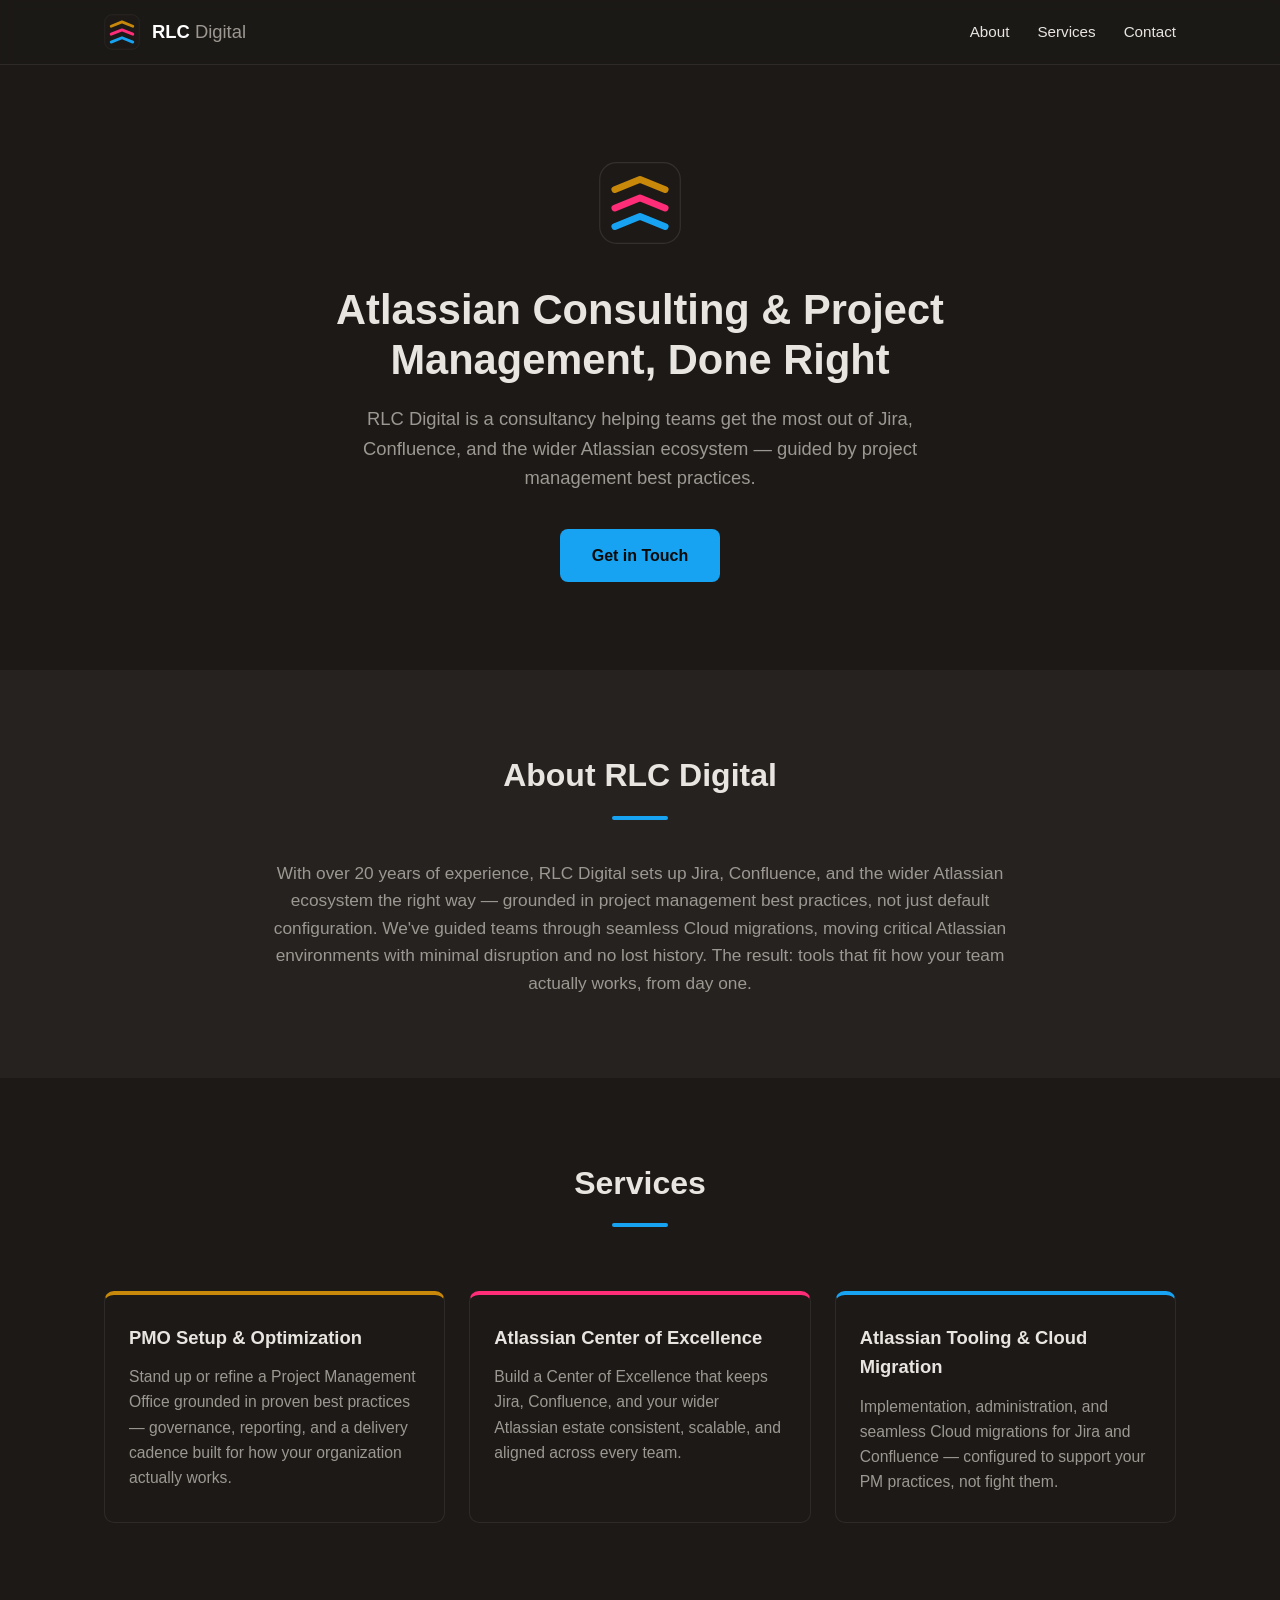
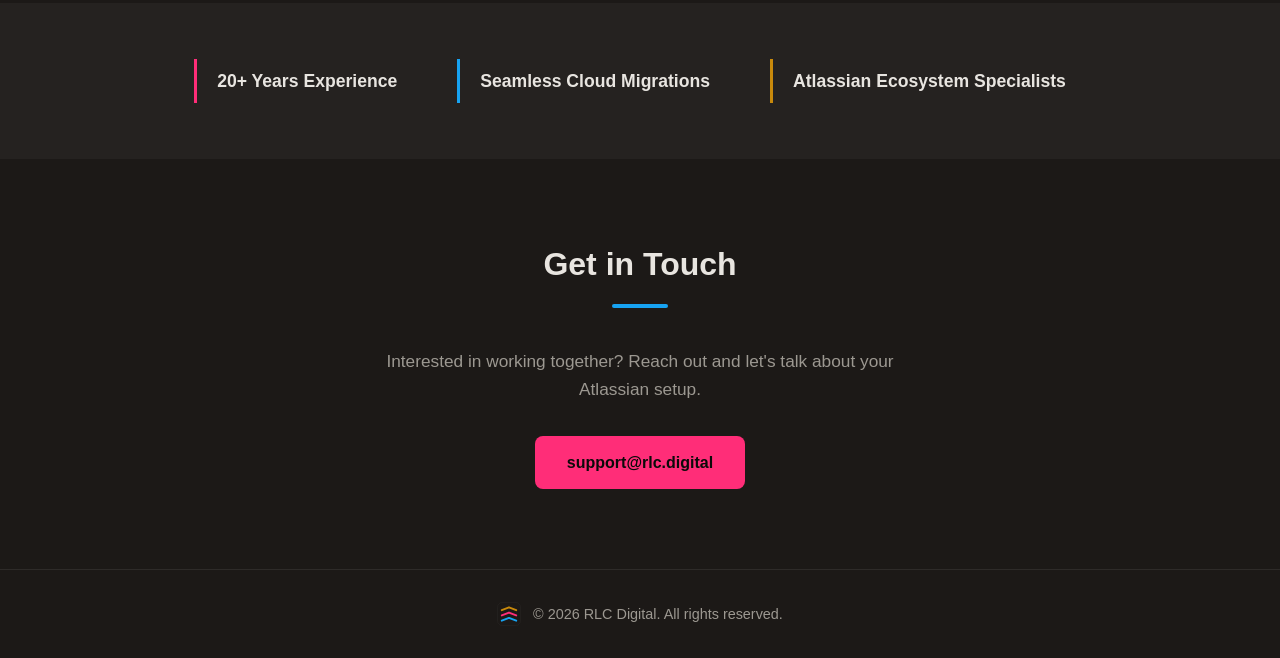
==== index.html @ 25c2dc9c "Initial site" ====
<!DOCTYPE html>
<html lang="en">
<head>
<meta charset="UTF-8">
<meta name="viewport" content="width=device-width, initial-scale=1.0">
<title>RLC Digital — Atlassian Consulting &amp; Project Management</title>
<meta name="description" content="RLC Digital is a consultancy specializing in Jira, Confluence, and Atlassian Forge app development, backed by 20+ years of project management experience.">
<link rel="stylesheet" href="styles.css">
</head>
<body>

<!-- Reusable icon mark: rounded-square dark tile with three stacked upward chevrons (amber / pink / blue) -->
<svg width="0" height="0" style="position:absolute" aria-hidden="true">
  <defs>
    <symbol id="icon-mark" viewBox="0 0 100 100">
      <rect x="2" y="2" width="96" height="96" rx="20" fill="#1C1917" stroke="rgba(255,255,255,0.1)" stroke-width="1.5"/>
      <path d="M20 34 L50 22 L80 34" fill="none" stroke="#C8890B" stroke-width="8" stroke-linecap="round" stroke-linejoin="round"/>
      <path d="M20 56 L50 44 L80 56" fill="none" stroke="#FF2D78" stroke-width="8" stroke-linecap="round" stroke-linejoin="round"/>
      <path d="M20 78 L50 66 L80 78" fill="none" stroke="#17A3F2" stroke-width="8" stroke-linecap="round" stroke-linejoin="round"/>
    </symbol>
  </defs>
</svg>

<header class="site-header">
  <div class="container">
    <a href="#hero" class="logo-lockup" aria-label="RLC Digital home">
      <svg class="icon-mark" viewBox="0 0 100 100" role="img" aria-label="RLC Digital icon"><use href="#icon-mark"></use></svg>
      <span class="logo-text"><span class="logo-rlc">RLC</span> <span class="logo-digital">Digital</span></span>
    </a>
    <nav class="main-nav" aria-label="Primary">
      <ul>
        <li><a href="#about">About</a></li>
        <li><a href="#services">Services</a></li>
        <li><a href="#contact">Contact</a></li>
      </ul>
    </nav>
  </div>
</header>

<main>

  <section id="hero" class="hero">
    <div class="container">
      <svg class="icon-mark" viewBox="0 0 100 100" role="img" aria-label="RLC Digital"><use href="#icon-mark"></use></svg>
      <h1>Atlassian Consulting &amp; Project Management, Done Right</h1>
      <p class="subhead">RLC Digital is a consultancy helping teams get the most out of Jira, Confluence, and the wider Atlassian ecosystem — guided by project management best practices.</p>
      <a href="#contact" class="btn btn-primary">Get in Touch</a>
    </div>
  </section>

  <section id="about" class="section-alt">
    <div class="container">
      <div class="section-header">
        <h2>About RLC Digital</h2>
      </div>
      <p class="about-body">With over 20 years of experience, RLC Digital sets up Jira, Confluence, and the wider Atlassian ecosystem the right way — grounded in project management best practices, not just default configuration. We've guided teams through seamless Cloud migrations, moving critical Atlassian environments with minimal disruption and no lost history. The result: tools that fit how your team actually works, from day one.</p>
    </div>
  </section>

  <section id="services">
    <div class="container">
      <div class="section-header">
        <h2>Services</h2>
      </div>
      <div class="services-grid">
        <article class="service-card accent-amber">
          <h3>PMO Setup &amp; Optimization</h3>
          <p>Stand up or refine a Project Management Office grounded in proven best practices — governance, reporting, and a delivery cadence built for how your organization actually works.</p>
        </article>
        <article class="service-card accent-pink">
          <h3>Atlassian Center of Excellence</h3>
          <p>Build a Center of Excellence that keeps Jira, Confluence, and your wider Atlassian estate consistent, scalable, and aligned across every team.</p>
        </article>
        <article class="service-card accent-blue">
          <h3>Atlassian Tooling &amp; Cloud Migration</h3>
          <p>Implementation, administration, and seamless Cloud migrations for Jira and Confluence — configured to support your PM practices, not fight them.</p>
        </article>
      </div>
    </div>
  </section>

  <section class="credibility section-alt">
    <div class="container">
      <div class="stat">20+ Years Experience</div>
      <div class="stat">Seamless Cloud Migrations</div>
      <div class="stat">Atlassian Ecosystem Specialists</div>
    </div>
  </section>

  <section id="contact">
    <div class="container">
      <div class="section-header">
        <h2>Get in Touch</h2>
      </div>
      <p class="contact-body">Interested in working together? Reach out and let's talk about your Atlassian setup.</p>
      <a href="mailto:support@rlc.digital" class="btn btn-contact">support@rlc.digital</a>
    </div>
  </section>

</main>

<footer class="site-footer">
  <div class="container">
    <svg class="icon-mark" viewBox="0 0 100 100" role="img" aria-label="RLC Digital icon"><use href="#icon-mark"></use></svg>
    <span>&copy; 2026 RLC Digital. All rights reserved.</span>
  </div>
</footer>

</body>
</html>
---- styles.css ----
/* RLC Digital — marketing site styles */

:root {
  --bg: #1C1917;
  --bg-alt: #252220;
  --amber: #C8890B;
  --pink: #FF2D78;
  --blue: #17A3F2;
  --text: #E8E5E0;
  --text-muted: #9C9891;
  --max-width: 1120px;
}

* {
  box-sizing: border-box;
}

html {
  scroll-behavior: smooth;
}

body {
  margin: 0;
  background: var(--bg);
  color: var(--text);
  font-family: -apple-system, BlinkMacSystemFont, "Segoe UI", Roboto, sans-serif;
  line-height: 1.6;
  -webkit-font-smoothing: antialiased;
}

img, svg {
  max-width: 100%;
}

a {
  color: inherit;
}

.container {
  width: 100%;
  max-width: var(--max-width);
  margin: 0 auto;
  padding: 0 24px;
}

/* Header */

.site-header {
  position: sticky;
  top: 0;
  z-index: 100;
  background: rgba(28, 25, 23, 0.92);
  backdrop-filter: blur(6px);
  border-bottom: 1px solid rgba(255, 255, 255, 0.08);
}

.site-header .container {
  display: flex;
  align-items: center;
  justify-content: space-between;
  padding-top: 14px;
  padding-bottom: 14px;
}

.logo-lockup {
  display: flex;
  align-items: center;
  gap: 12px;
  text-decoration: none;
}

.logo-lockup .icon-mark {
  width: 36px;
  height: 36px;
  flex-shrink: 0;
}

.logo-text {
  font-size: 1.15rem;
  white-space: nowrap;
}

.logo-text .logo-rlc {
  font-weight: 700;
  color: #ffffff;
}

.logo-text .logo-digital {
  font-weight: 400;
  color: var(--text-muted);
}

.main-nav ul {
  list-style: none;
  display: flex;
  gap: 28px;
  margin: 0;
  padding: 0;
}

.main-nav a {
  text-decoration: none;
  color: var(--text);
  font-weight: 500;
  font-size: 0.95rem;
  transition: color 0.15s ease;
}

.main-nav a:hover {
  color: var(--blue);
}

/* Hero */

.hero {
  padding: 96px 0 88px;
  text-align: center;
}

.hero .icon-mark {
  width: 84px;
  height: 84px;
  margin: 0 auto 32px;
}

.hero h1 {
  font-size: 2.6rem;
  line-height: 1.2;
  margin: 0 auto 20px;
  max-width: 780px;
}

.hero .subhead {
  font-size: 1.15rem;
  color: var(--text-muted);
  max-width: 620px;
  margin: 0 auto 36px;
}

.btn {
  display: inline-block;
  text-decoration: none;
  font-weight: 600;
  font-size: 1rem;
  padding: 14px 32px;
  border-radius: 8px;
  transition: transform 0.15s ease, box-shadow 0.15s ease;
}

.btn-primary {
  background: var(--blue);
  color: #0B0A09;
}

.btn-primary:hover {
  transform: translateY(-2px);
  box-shadow: 0 8px 20px rgba(23, 163, 242, 0.3);
}

/* Sections */

section {
  padding: 80px 0;
}

.section-alt {
  background: var(--bg-alt);
}

h2 {
  font-size: 2rem;
  margin: 0 0 16px;
  position: relative;
  display: inline-block;
}

h2::after {
  content: "";
  display: block;
  width: 56px;
  height: 4px;
  border-radius: 2px;
  background: var(--blue);
  margin-top: 14px;
}

.section-header {
  text-align: center;
  margin-bottom: 48px;
}

.section-header h2::after {
  margin-left: auto;
  margin-right: auto;
}

/* About */

#about .about-body {
  max-width: 760px;
  margin: 0 auto;
  text-align: center;
  color: var(--text-muted);
  font-size: 1.08rem;
}

#about .section-header {
  margin-bottom: 24px;
}

/* Services */

.services-grid {
  display: grid;
  grid-template-columns: repeat(3, 1fr);
  gap: 24px;
}

.service-card {
  background: var(--bg);
  border: 1px solid rgba(255, 255, 255, 0.08);
  border-top: 4px solid var(--amber);
  border-radius: 10px;
  padding: 28px 24px;
  transition: transform 0.15s ease, border-color 0.15s ease;
}

.service-card:hover {
  transform: translateY(-4px);
}

.service-card.accent-amber {
  border-top-color: var(--amber);
}

.service-card.accent-pink {
  border-top-color: var(--pink);
}

.service-card.accent-blue {
  border-top-color: var(--blue);
}

.service-card h3 {
  margin: 0 0 12px;
  font-size: 1.15rem;
}

.service-card p {
  margin: 0;
  color: var(--text-muted);
  font-size: 0.98rem;
}

/* Credibility strip */

.credibility {
  padding: 56px 0;
}

.credibility .container {
  display: flex;
  flex-wrap: wrap;
  justify-content: center;
  gap: 40px;
  text-align: center;
}

.credibility .stat {
  font-size: 1.1rem;
  font-weight: 600;
  color: var(--text);
  padding: 8px 20px;
  border-left: 3px solid var(--pink);
}

.credibility .stat:nth-child(2) {
  border-left-color: var(--blue);
}

.credibility .stat:nth-child(3) {
  border-left-color: var(--amber);
}

/* Contact */

#contact {
  text-align: center;
}

#contact .contact-body {
  max-width: 560px;
  margin: 0 auto 32px;
  color: var(--text-muted);
  font-size: 1.08rem;
}

#contact .section-header {
  margin-bottom: 24px;
}

.btn-contact {
  background: var(--pink);
  color: #0B0A09;
}

.btn-contact:hover {
  transform: translateY(-2px);
  box-shadow: 0 8px 20px rgba(255, 45, 120, 0.3);
}

/* Footer */

.site-footer {
  padding: 32px 0;
  border-top: 1px solid rgba(255, 255, 255, 0.08);
}

.site-footer .container {
  display: flex;
  align-items: center;
  justify-content: center;
  gap: 12px;
  color: var(--text-muted);
  font-size: 0.9rem;
}

.site-footer .icon-mark {
  width: 24px;
  height: 24px;
  flex-shrink: 0;
}

/* Responsive */

@media (max-width: 768px) {
  .site-header .container {
    flex-direction: column;
    gap: 12px;
    padding-top: 12px;
    padding-bottom: 12px;
  }

  .main-nav ul {
    gap: 18px;
  }

  .hero {
    padding: 64px 0 56px;
  }

  .hero h1 {
    font-size: 1.9rem;
  }

  .hero .subhead {
    font-size: 1.02rem;
  }

  section {
    padding: 56px 0;
  }

  h2 {
    font-size: 1.6rem;
  }

  .credibility .container {
    gap: 20px;
  }

  .services-grid {
    grid-template-columns: 1fr;
  }
}

@media (max-width: 420px) {
  .main-nav ul {
    gap: 14px;
    font-size: 0.9rem;
  }

  .logo-text {
    font-size: 1rem;
  }
}
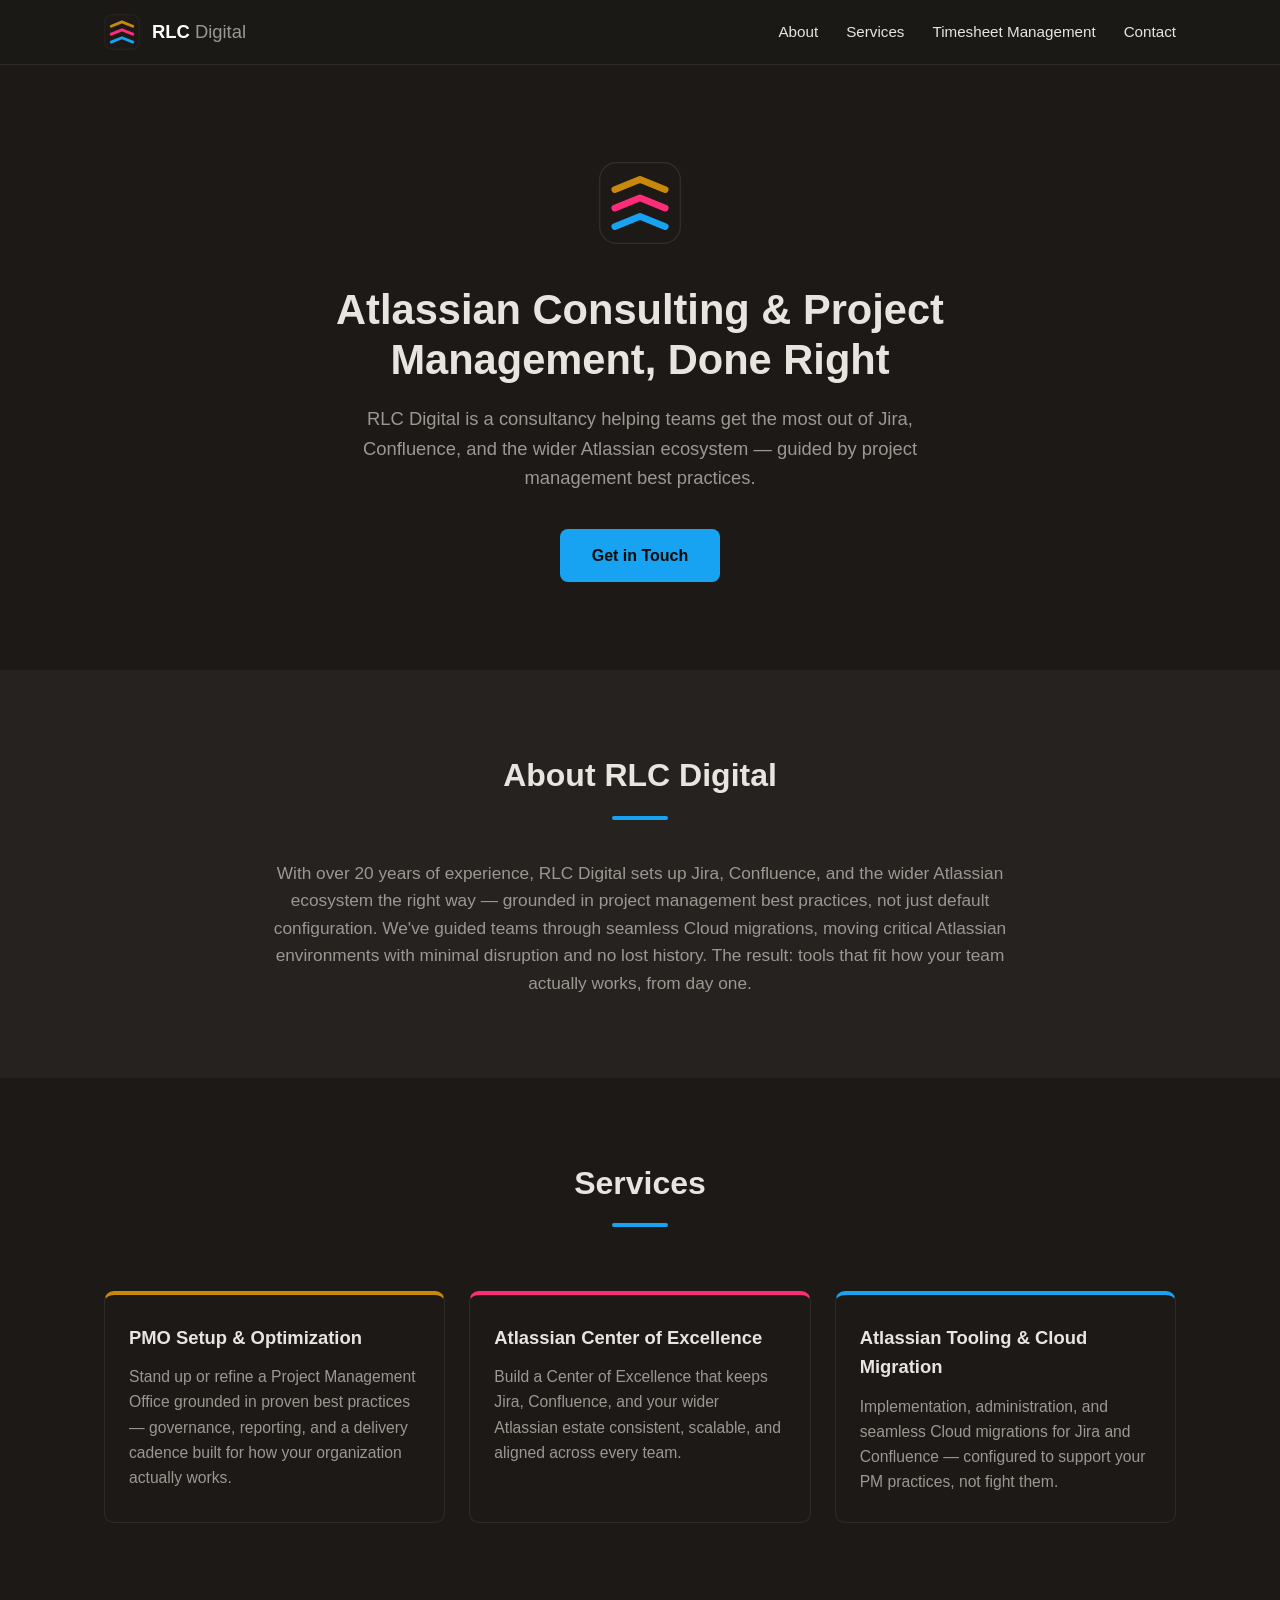
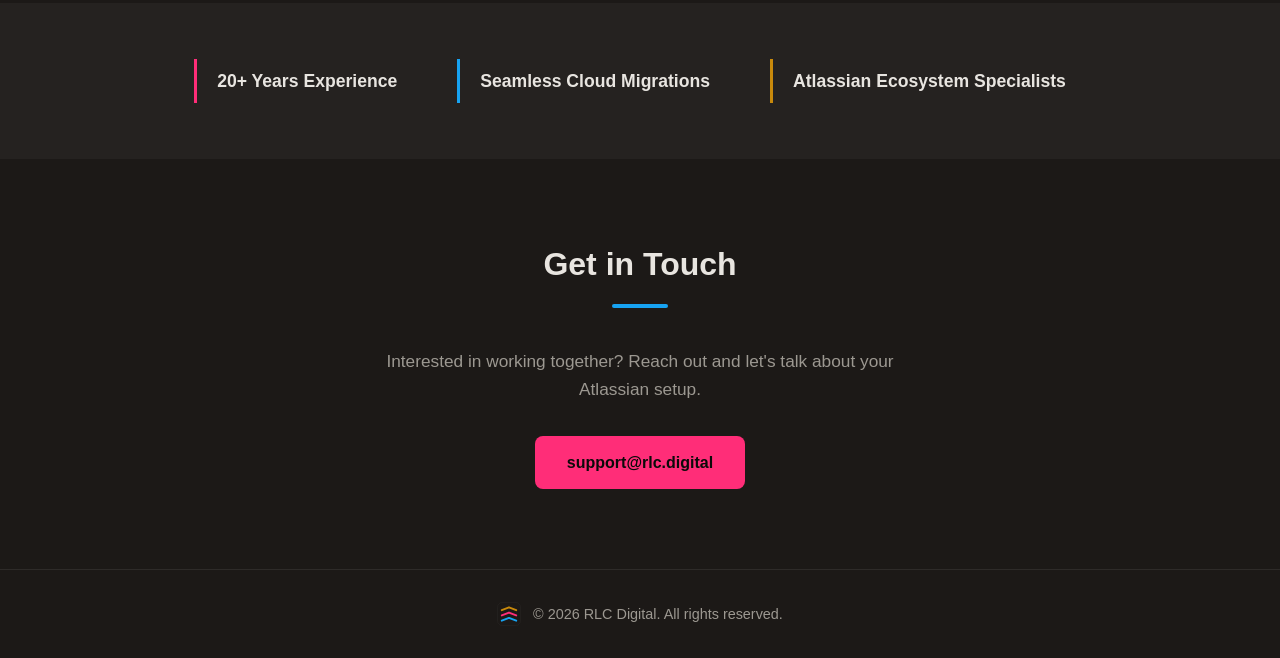
==== commit 5a96ce40: "Add Timesheet Management subpage New page at /timesheet-management/ covering the LITE and PRO tiers," ====
--- a/index.html
+++ b/index.html
@@ -31,6 +31,7 @@
       <ul>
         <li><a href="#about">About</a></li>
         <li><a href="#services">Services</a></li>
+        <li><a href="/timesheet-management/">Timesheet Management</a></li>
         <li><a href="#contact">Contact</a></li>
       </ul>
     </nav>
--- a/styles.css
+++ b/styles.css
@@ -110,6 +110,10 @@
   color: var(--blue);
 }
 
+.main-nav a[aria-current="page"] {
+  color: var(--blue);
+}
+
 /* Hero */
 
 .hero {
@@ -194,9 +198,17 @@
   margin-right: auto;
 }
 
+.section-header.accent-amber h2::after {
+  background: var(--amber);
+}
+
+.section-header.accent-blue h2::after {
+  background: var(--blue);
+}
+
 /* About */
 
-#about .about-body {
+.about-body {
   max-width: 760px;
   margin: 0 auto;
   text-align: center;
@@ -252,6 +264,44 @@
   font-size: 0.98rem;
 }
 
+/* Feature list (Timesheet Management LITE/PRO) */
+
+.feature-list {
+  list-style: none;
+  margin: 0 auto;
+  padding: 0;
+  max-width: 720px;
+  display: flex;
+  flex-direction: column;
+  gap: 16px;
+}
+
+.feature-list li {
+  position: relative;
+  padding-left: 28px;
+  color: var(--text-muted);
+  font-size: 1.02rem;
+}
+
+.feature-list li::before {
+  content: "";
+  position: absolute;
+  left: 0;
+  top: 0.55em;
+  width: 8px;
+  height: 8px;
+  border-radius: 50%;
+  background: var(--text-muted);
+}
+
+.feature-list.accent-amber li::before {
+  background: var(--amber);
+}
+
+.feature-list.accent-blue li::before {
+  background: var(--blue);
+}
+
 /* Credibility strip */
 
 .credibility {
@@ -284,18 +334,20 @@
 
 /* Contact */
 
-#contact {
+#contact,
+#cta {
   text-align: center;
 }
 
-#contact .contact-body {
+.contact-body {
   max-width: 560px;
   margin: 0 auto 32px;
   color: var(--text-muted);
   font-size: 1.08rem;
 }
 
-#contact .section-header {
+#contact .section-header,
+#cta .section-header {
   margin-bottom: 24px;
 }
 
@@ -343,6 +395,8 @@
 
   .main-nav ul {
     gap: 18px;
+    flex-wrap: wrap;
+    justify-content: center;
   }
 
   .hero {
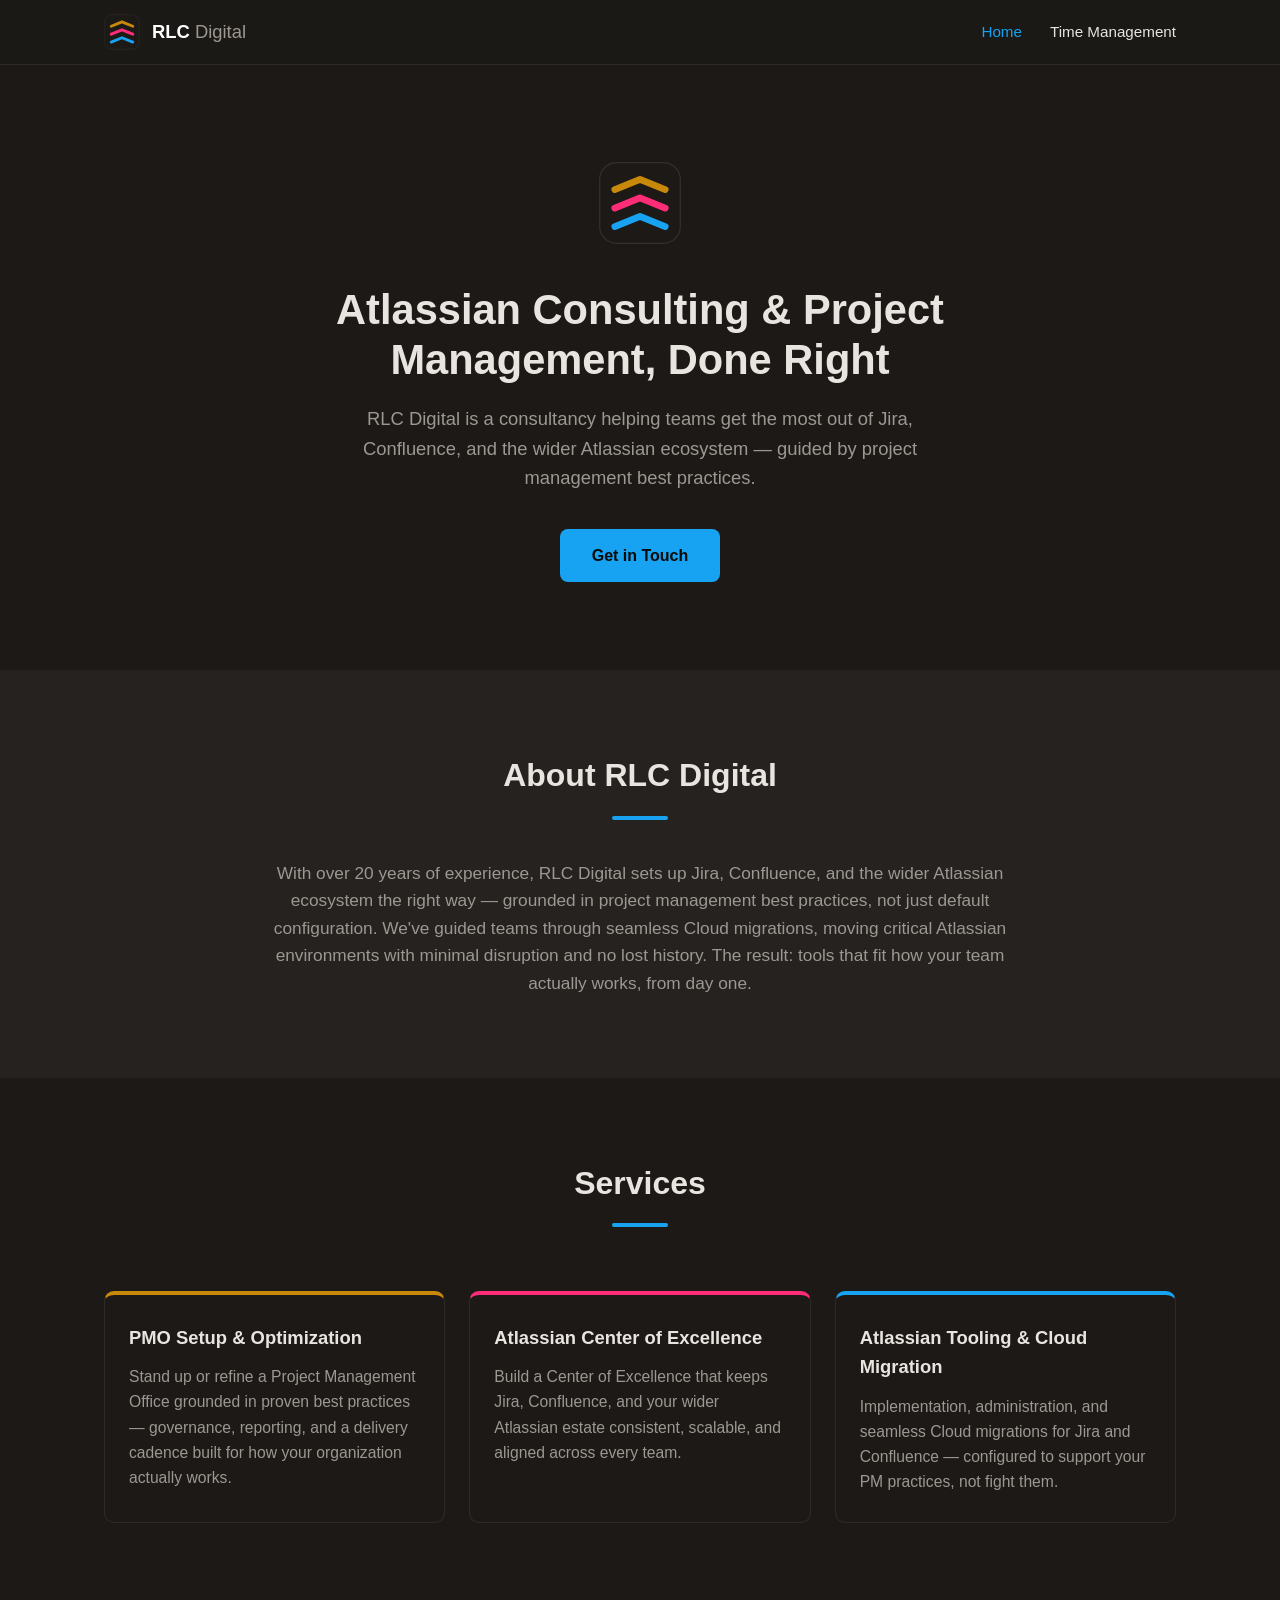
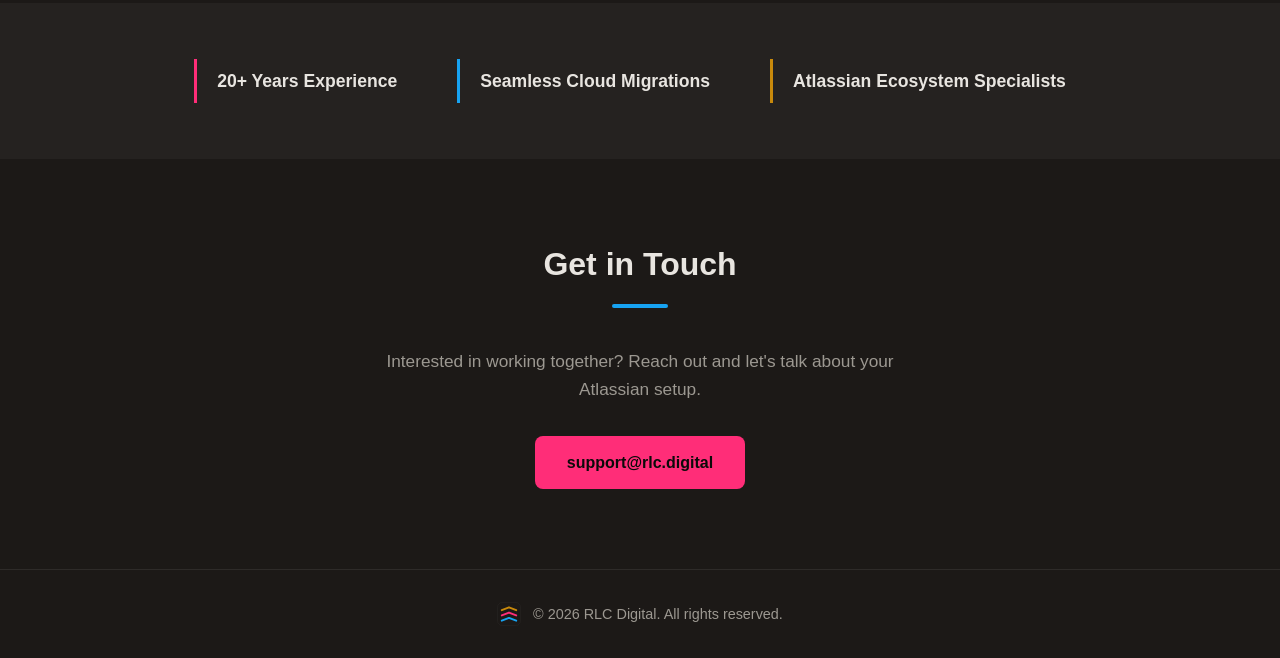
==== commit 70145a62: "Simplify header nav, add resources links to Timesheet Management page Reduce header nav to Home + Ti" ====
--- a/index.html
+++ b/index.html
@@ -29,10 +29,8 @@
     </a>
     <nav class="main-nav" aria-label="Primary">
       <ul>
-        <li><a href="#about">About</a></li>
-        <li><a href="#services">Services</a></li>
-        <li><a href="/timesheet-management/">Timesheet Management</a></li>
-        <li><a href="#contact">Contact</a></li>
+        <li><a href="/" aria-current="page">Home</a></li>
+        <li><a href="/timesheet-management/">Time Management</a></li>
       </ul>
     </nav>
   </div>
--- a/styles.css
+++ b/styles.css
@@ -361,6 +361,29 @@
   box-shadow: 0 8px 20px rgba(255, 45, 120, 0.3);
 }
 
+/* Resources row (secondary buttons) */
+
+.resources-row {
+  display: flex;
+  flex-wrap: wrap;
+  justify-content: center;
+  gap: 16px;
+  margin-top: 24px;
+}
+
+.btn-secondary {
+  background: transparent;
+  color: var(--text-muted);
+  border: 1px solid rgba(255, 255, 255, 0.2);
+  padding: 12px 28px;
+}
+
+.btn-secondary:hover {
+  transform: translateY(-2px);
+  color: var(--blue);
+  border-color: var(--blue);
+}
+
 /* Footer */
 
 .site-footer {
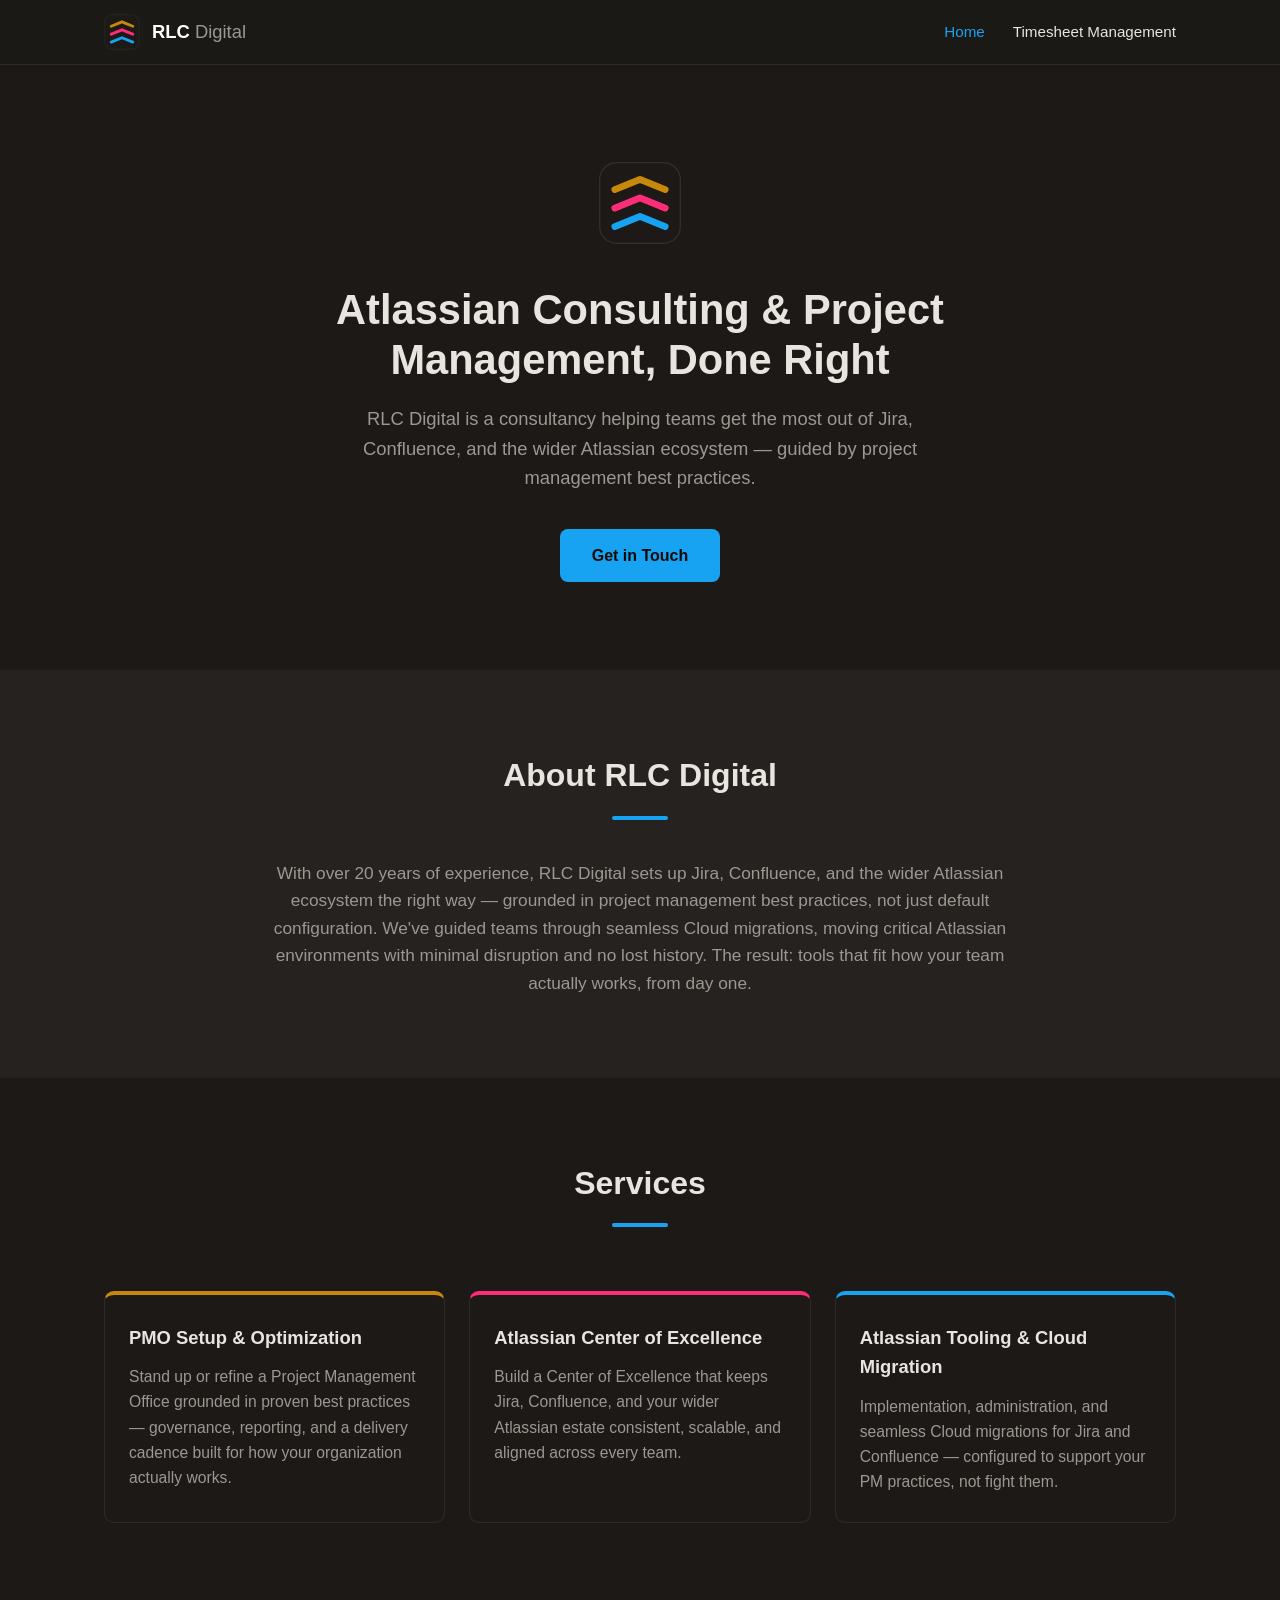
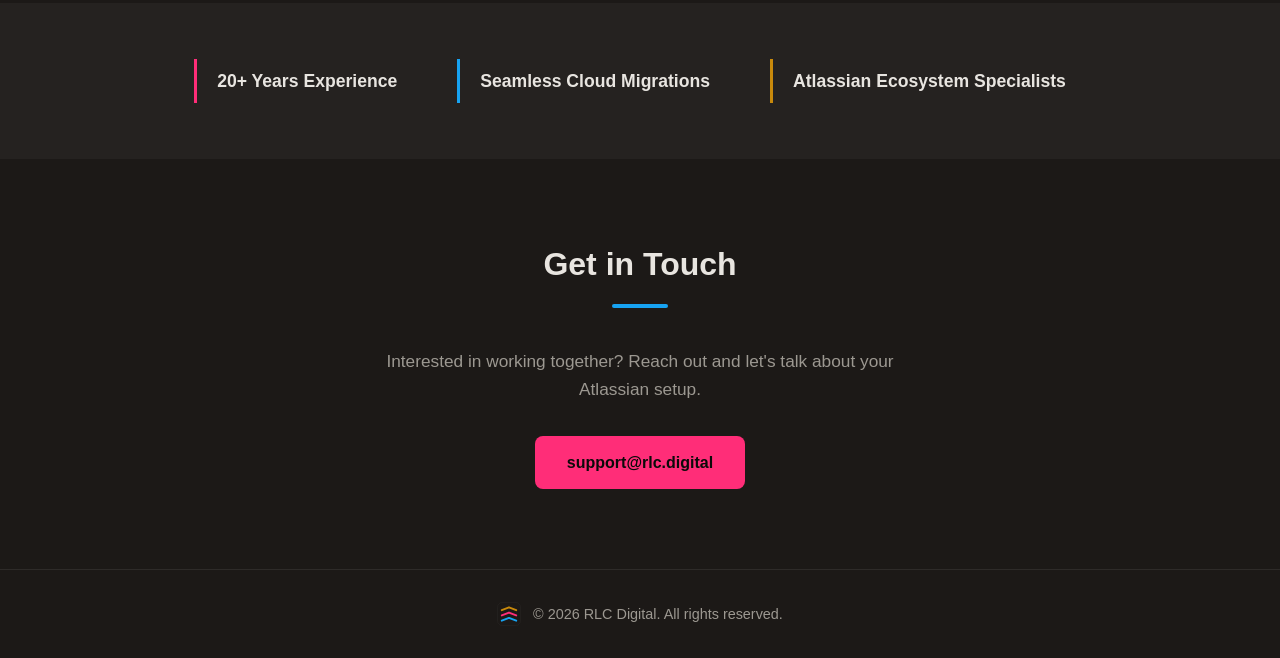
==== commit edd880c0: "Rename nav label to Timesheet Management; add LITE Marketplace CTA - index.html and timesheet-manage" ====
--- a/index.html
+++ b/index.html
@@ -30,7 +30,7 @@
     <nav class="main-nav" aria-label="Primary">
       <ul>
         <li><a href="/" aria-current="page">Home</a></li>
-        <li><a href="/timesheet-management/">Time Management</a></li>
+        <li><a href="/timesheet-management/">Timesheet Management</a></li>
       </ul>
     </nav>
   </div>
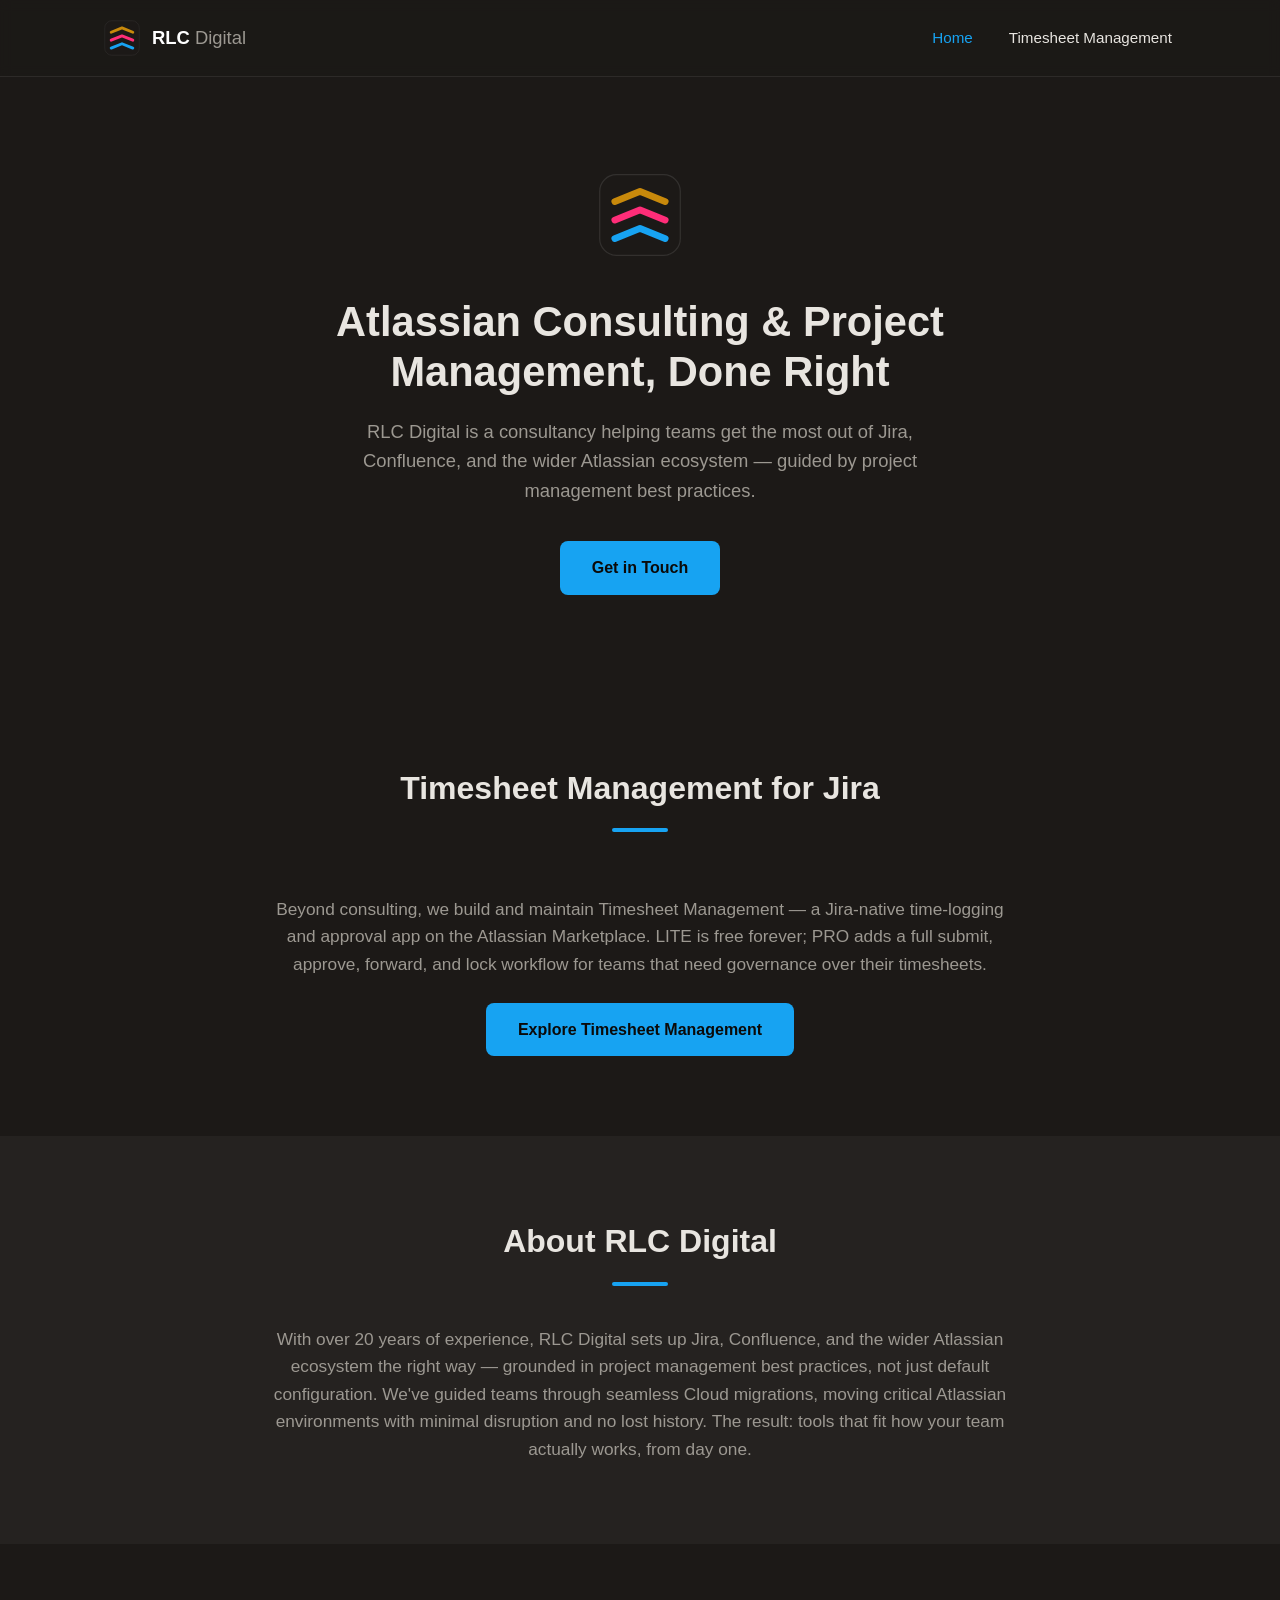
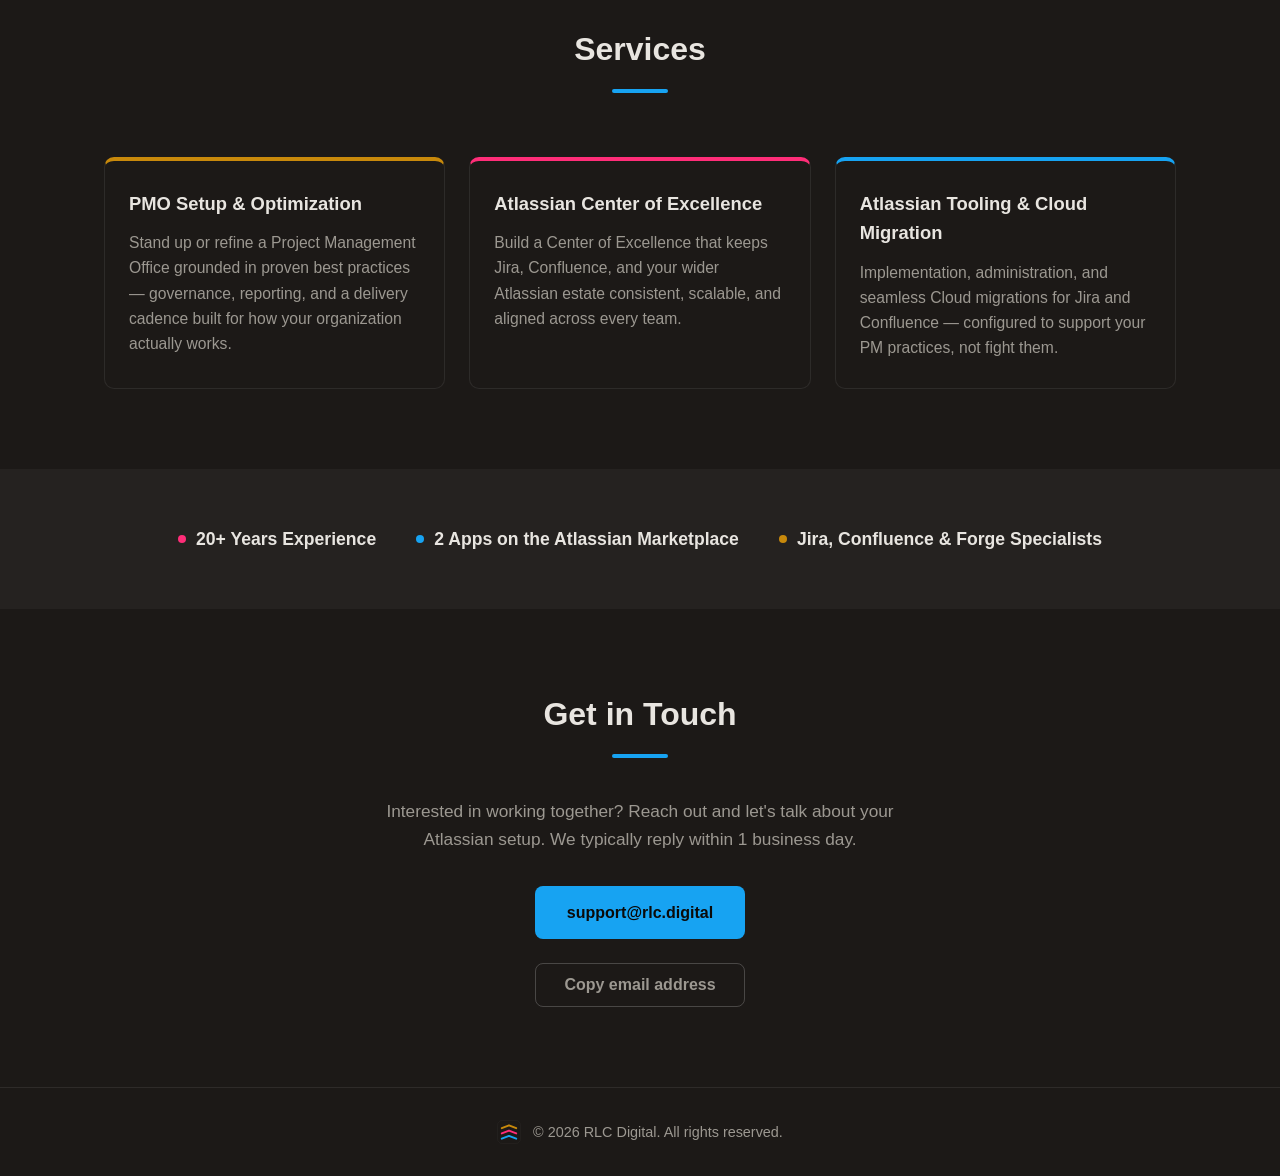
==== commit a335583d: "Surface the product on the homepage, add social proof, and fix contact/nav UX Adds a dedicated Times" ====
--- a/index.html
+++ b/index.html
@@ -5,7 +5,28 @@
 <meta name="viewport" content="width=device-width, initial-scale=1.0">
 <title>RLC Digital — Atlassian Consulting &amp; Project Management</title>
 <meta name="description" content="RLC Digital is a consultancy specializing in Jira, Confluence, and Atlassian Forge app development, backed by 20+ years of project management experience.">
+<link rel="canonical" href="https://www.rlc.digital/">
+<meta name="robots" content="index, follow">
+<meta property="og:type" content="website">
+<meta property="og:title" content="RLC Digital — Atlassian Consulting &amp; Project Management">
+<meta property="og:description" content="RLC Digital is a consultancy specializing in Jira, Confluence, and Atlassian Forge app development, backed by 20+ years of project management experience.">
+<meta property="og:url" content="https://www.rlc.digital/">
+<meta property="og:site_name" content="RLC Digital">
+<meta property="og:locale" content="en_US">
+<meta name="twitter:card" content="summary">
+<meta name="twitter:title" content="RLC Digital — Atlassian Consulting &amp; Project Management">
+<meta name="twitter:description" content="RLC Digital is a consultancy specializing in Jira, Confluence, and Atlassian Forge app development, backed by 20+ years of project management experience.">
+<link rel="icon" type="image/svg+xml" href="/favicon.svg">
 <link rel="stylesheet" href="styles.css">
+<script type="application/ld+json">
+{
+  "@context": "https://schema.org",
+  "@type": "Organization",
+  "name": "RLC Digital",
+  "url": "https://www.rlc.digital/",
+  "description": "RLC Digital is a consultancy specializing in Jira, Confluence, and Atlassian Forge app development, backed by 20+ years of project management experience."
+}
+</script>
 </head>
 <body>
 
@@ -47,6 +68,18 @@
     </div>
   </section>
 
+  <section id="product">
+    <div class="container">
+      <div class="section-header">
+        <h2>Timesheet Management for Jira</h2>
+      </div>
+      <p class="about-body">Beyond consulting, we build and maintain Timesheet Management — a Jira-native time-logging and approval app on the Atlassian Marketplace. LITE is free forever; PRO adds a full submit, approve, forward, and lock workflow for teams that need governance over their timesheets.</p>
+      <div class="lite-cta">
+        <a href="/timesheet-management/" class="btn btn-primary">Explore Timesheet Management</a>
+      </div>
+    </div>
+  </section>
+
   <section id="about" class="section-alt">
     <div class="container">
       <div class="section-header">
@@ -81,8 +114,8 @@
   <section class="credibility section-alt">
     <div class="container">
       <div class="stat">20+ Years Experience</div>
-      <div class="stat">Seamless Cloud Migrations</div>
-      <div class="stat">Atlassian Ecosystem Specialists</div>
+      <div class="stat">2 Apps on the Atlassian Marketplace</div>
+      <div class="stat">Jira, Confluence &amp; Forge Specialists</div>
     </div>
   </section>
 
@@ -91,8 +124,11 @@
       <div class="section-header">
         <h2>Get in Touch</h2>
       </div>
-      <p class="contact-body">Interested in working together? Reach out and let's talk about your Atlassian setup.</p>
+      <p class="contact-body">Interested in working together? Reach out and let's talk about your Atlassian setup. We typically reply within 1 business day.</p>
       <a href="mailto:support@rlc.digital" class="btn btn-contact">support@rlc.digital</a>
+      <div class="resources-row">
+        <button type="button" class="btn btn-secondary" id="copy-email" data-email="support@rlc.digital">Copy email address</button>
+      </div>
     </div>
   </section>
 
@@ -105,5 +141,26 @@
   </div>
 </footer>
 
+<script>
+  (function () {
+    var btn = document.getElementById('copy-email');
+    if (!btn) return;
+    var defaultLabel = btn.textContent;
+    btn.addEventListener('click', function () {
+      var email = btn.getAttribute('data-email');
+      if (!navigator.clipboard) {
+        btn.textContent = email;
+        return;
+      }
+      navigator.clipboard.writeText(email).then(function () {
+        btn.textContent = 'Copied!';
+        setTimeout(function () { btn.textContent = defaultLabel; }, 2000);
+      }, function () {
+        btn.textContent = email;
+      });
+    });
+  })();
+</script>
+
 </body>
 </html>
--- a/styles.css
+++ b/styles.css
@@ -99,10 +99,12 @@
 }
 
 .main-nav a {
+  display: inline-block;
   text-decoration: none;
   color: var(--text);
   font-weight: 500;
   font-size: 0.95rem;
+  padding: 12px 4px;
   transition: color 0.15s ease;
 }
 
@@ -149,6 +151,13 @@
   padding: 14px 32px;
   border-radius: 8px;
   transition: transform 0.15s ease, box-shadow 0.15s ease;
+}
+
+button.btn {
+  font-family: inherit;
+  cursor: pointer;
+  appearance: none;
+  -webkit-appearance: none;
 }
 
 .btn-primary {
@@ -317,19 +326,29 @@
 }
 
 .credibility .stat {
+  display: flex;
+  align-items: center;
+  gap: 10px;
   font-size: 1.1rem;
   font-weight: 600;
   color: var(--text);
-  padding: 8px 20px;
-  border-left: 3px solid var(--pink);
-}
-
-.credibility .stat:nth-child(2) {
-  border-left-color: var(--blue);
-}
-
-.credibility .stat:nth-child(3) {
-  border-left-color: var(--amber);
+}
+
+.credibility .stat::before {
+  content: "";
+  width: 8px;
+  height: 8px;
+  border-radius: 50%;
+  background: var(--pink);
+  flex-shrink: 0;
+}
+
+.credibility .stat:nth-child(2)::before {
+  background: var(--blue);
+}
+
+.credibility .stat:nth-child(3)::before {
+  background: var(--amber);
 }
 
 /* Contact */
@@ -352,13 +371,13 @@
 }
 
 .btn-contact {
-  background: var(--pink);
+  background: var(--blue);
   color: #0B0A09;
 }
 
 .btn-contact:hover {
   transform: translateY(-2px);
-  box-shadow: 0 8px 20px rgba(255, 45, 120, 0.3);
+  box-shadow: 0 8px 20px rgba(23, 163, 242, 0.3);
 }
 
 /* Resources row (secondary buttons) */
@@ -368,6 +387,11 @@
   flex-wrap: wrap;
   justify-content: center;
   gap: 16px;
+  margin-top: 24px;
+}
+
+.lite-cta {
+  text-align: center;
   margin-top: 24px;
 }
 
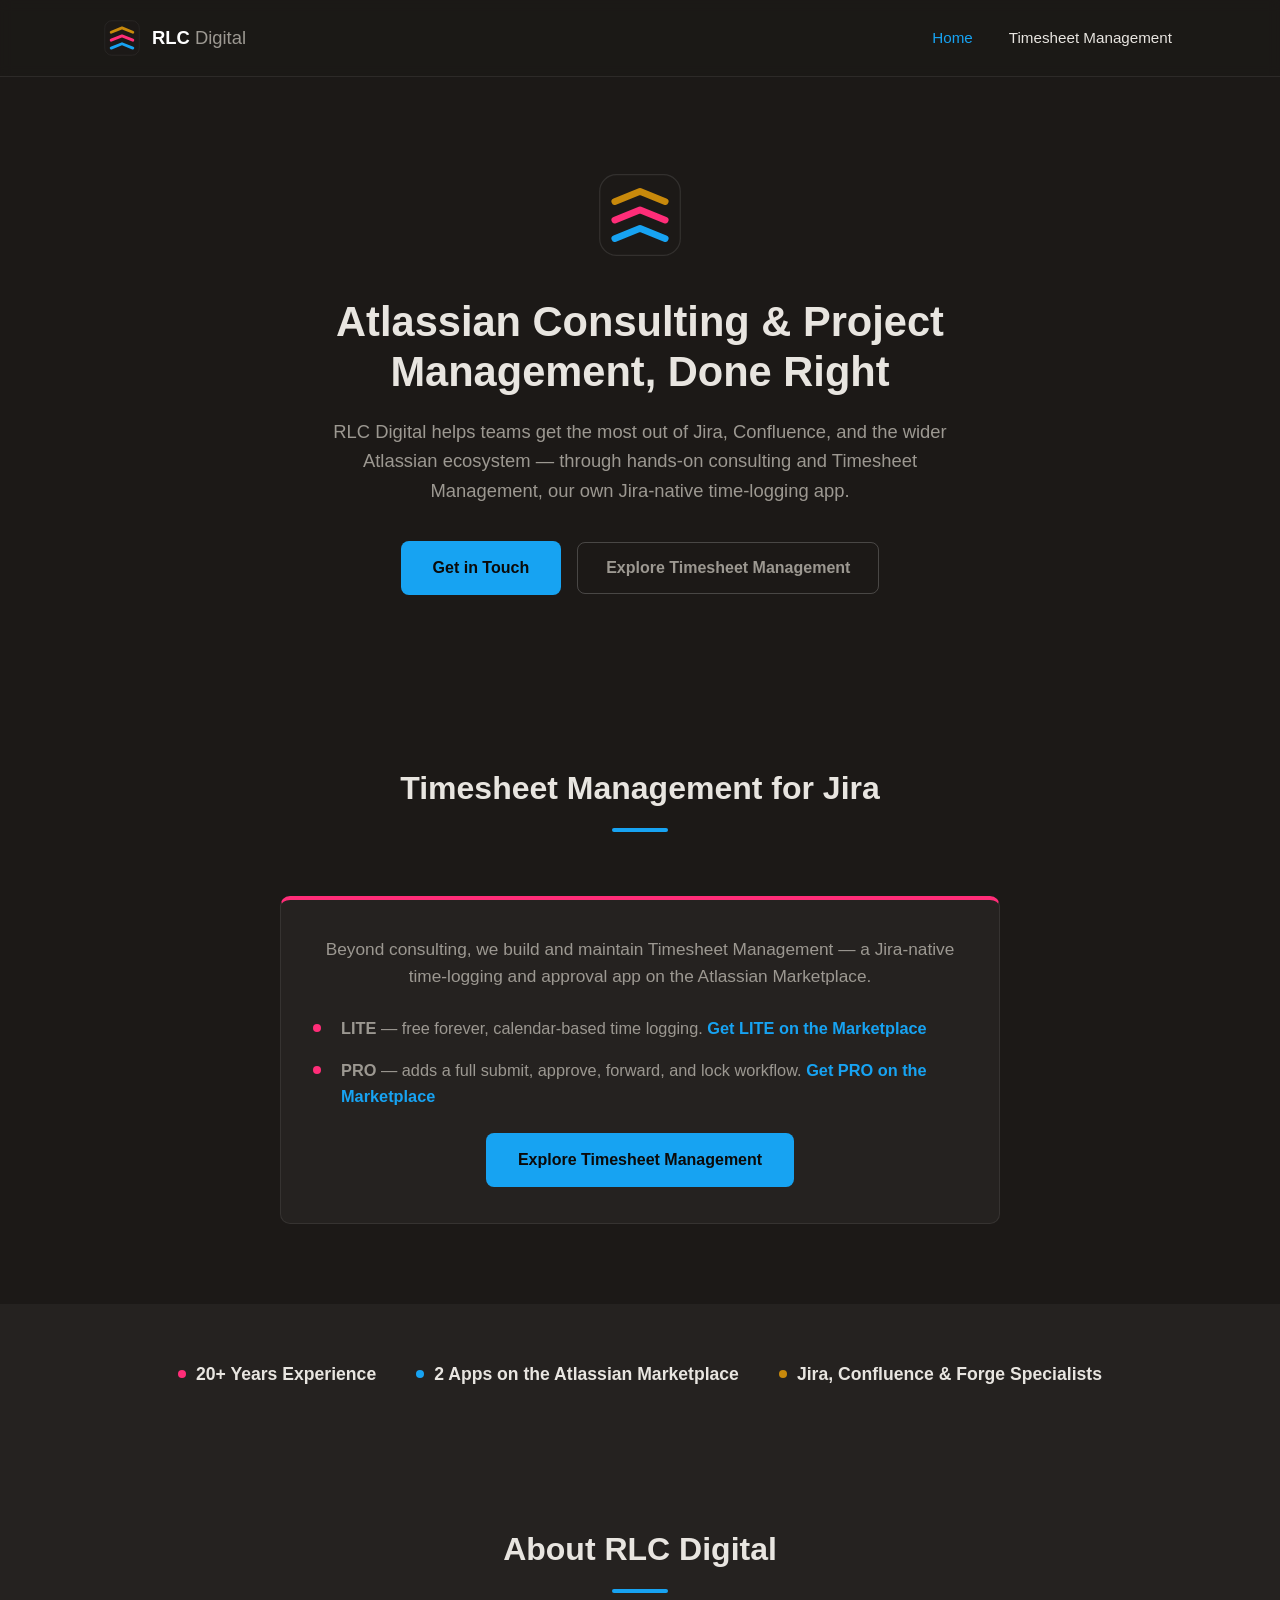
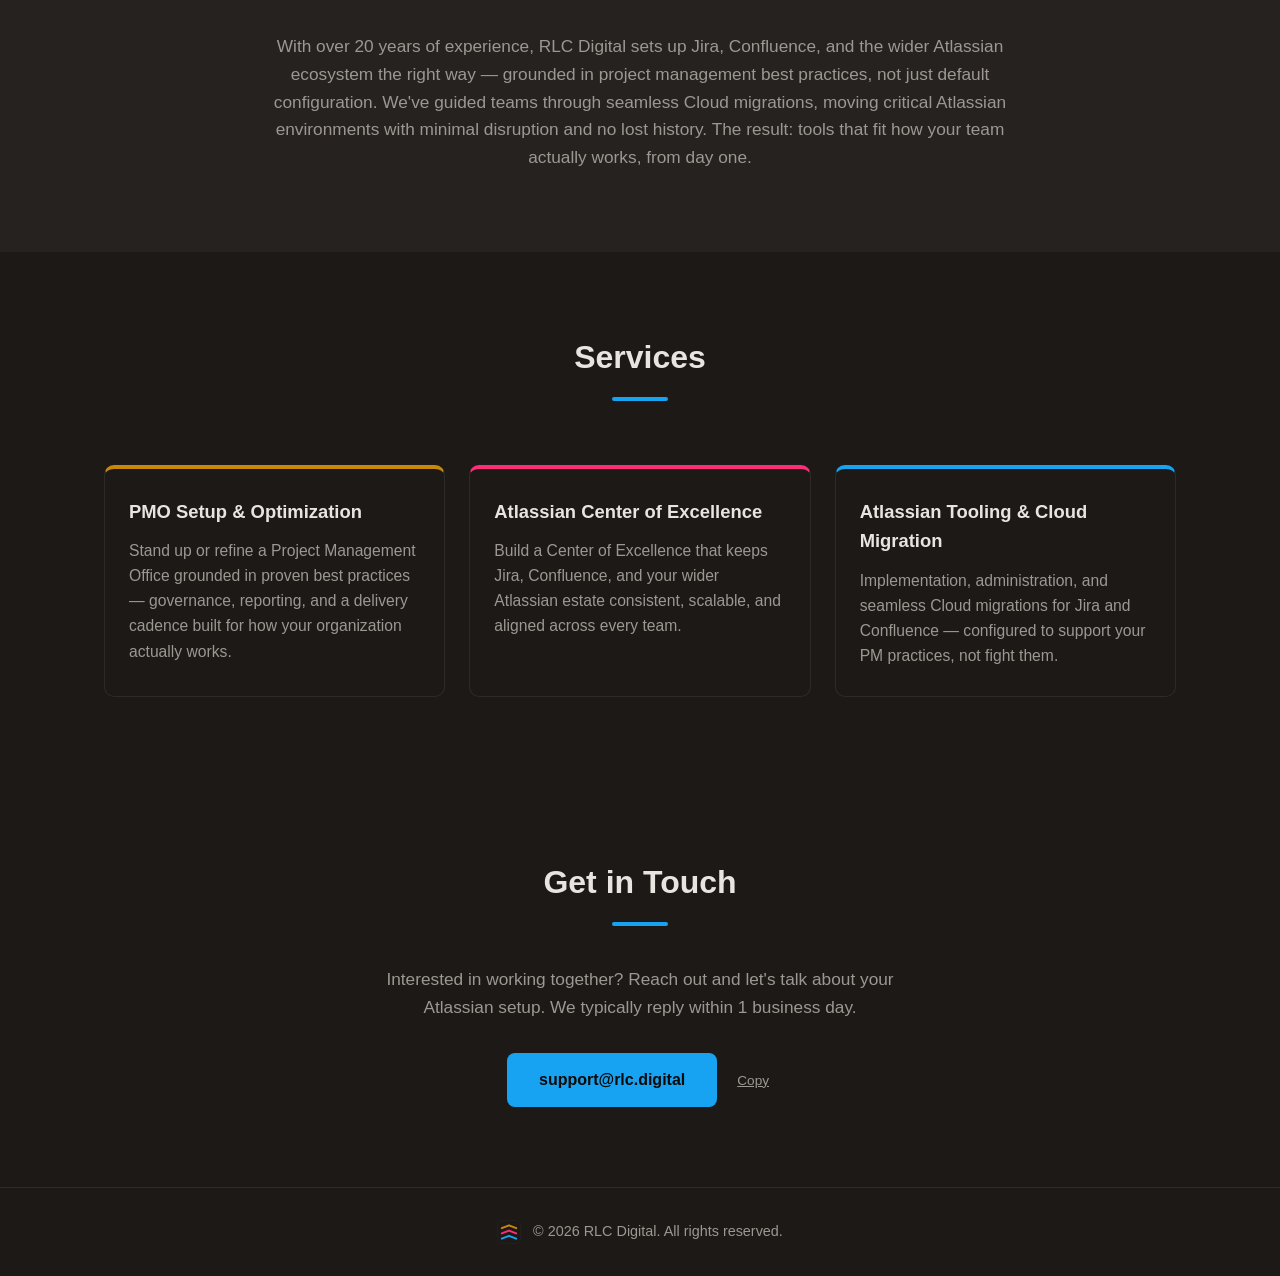
==== commit 9f2a41c3: "Give the product real weight on the homepage and tighten contact/focus UX Adds a secondary hero CTA " ====
--- a/index.html
+++ b/index.html
@@ -63,8 +63,11 @@
     <div class="container">
       <svg class="icon-mark" viewBox="0 0 100 100" role="img" aria-label="RLC Digital"><use href="#icon-mark"></use></svg>
       <h1>Atlassian Consulting &amp; Project Management, Done Right</h1>
-      <p class="subhead">RLC Digital is a consultancy helping teams get the most out of Jira, Confluence, and the wider Atlassian ecosystem — guided by project management best practices.</p>
-      <a href="#contact" class="btn btn-primary">Get in Touch</a>
+      <p class="subhead">RLC Digital helps teams get the most out of Jira, Confluence, and the wider Atlassian ecosystem — through hands-on consulting and Timesheet Management, our own Jira-native time-logging app.</p>
+      <div class="hero-ctas">
+        <a href="#contact" class="btn btn-primary">Get in Touch</a>
+        <a href="/timesheet-management/" class="btn btn-secondary">Explore Timesheet Management</a>
+      </div>
     </div>
   </section>
 
@@ -73,10 +76,24 @@
       <div class="section-header">
         <h2>Timesheet Management for Jira</h2>
       </div>
-      <p class="about-body">Beyond consulting, we build and maintain Timesheet Management — a Jira-native time-logging and approval app on the Atlassian Marketplace. LITE is free forever; PRO adds a full submit, approve, forward, and lock workflow for teams that need governance over their timesheets.</p>
-      <div class="lite-cta">
-        <a href="/timesheet-management/" class="btn btn-primary">Explore Timesheet Management</a>
+      <div class="product-panel">
+        <p class="about-body">Beyond consulting, we build and maintain Timesheet Management — a Jira-native time-logging and approval app on the Atlassian Marketplace.</p>
+        <ul class="feature-list accent-pink">
+          <li><strong>LITE</strong> — free forever, calendar-based time logging. <a href="https://marketplace.atlassian.com/apps/2209155450/timesheet-management-lite" target="_blank" rel="noopener noreferrer">Get LITE on the Marketplace</a></li>
+          <li><strong>PRO</strong> — adds a full submit, approve, forward, and lock workflow. <a href="https://marketplace.atlassian.com/apps/1225575046" target="_blank" rel="noopener noreferrer">Get PRO on the Marketplace</a></li>
+        </ul>
+        <div class="lite-cta">
+          <a href="/timesheet-management/" class="btn btn-primary">Explore Timesheet Management</a>
+        </div>
       </div>
+    </div>
+  </section>
+
+  <section class="credibility section-alt">
+    <div class="container">
+      <div class="stat">20+ Years Experience</div>
+      <div class="stat">2 Apps on the Atlassian Marketplace</div>
+      <div class="stat">Jira, Confluence &amp; Forge Specialists</div>
     </div>
   </section>
 
@@ -111,23 +128,15 @@
     </div>
   </section>
 
-  <section class="credibility section-alt">
-    <div class="container">
-      <div class="stat">20+ Years Experience</div>
-      <div class="stat">2 Apps on the Atlassian Marketplace</div>
-      <div class="stat">Jira, Confluence &amp; Forge Specialists</div>
-    </div>
-  </section>
-
   <section id="contact">
     <div class="container">
       <div class="section-header">
         <h2>Get in Touch</h2>
       </div>
       <p class="contact-body">Interested in working together? Reach out and let's talk about your Atlassian setup. We typically reply within 1 business day.</p>
-      <a href="mailto:support@rlc.digital" class="btn btn-contact">support@rlc.digital</a>
-      <div class="resources-row">
-        <button type="button" class="btn btn-secondary" id="copy-email" data-email="support@rlc.digital">Copy email address</button>
+      <div class="contact-cta">
+        <a href="mailto:support@rlc.digital" class="btn btn-contact">support@rlc.digital</a>
+        <button type="button" class="copy-email-inline" id="copy-email" data-email="support@rlc.digital" aria-label="Copy email address">Copy</button>
       </div>
     </div>
   </section>
--- a/styles.css
+++ b/styles.css
@@ -36,6 +36,13 @@
   color: inherit;
 }
 
+a:focus-visible,
+button:focus-visible {
+  outline: 2px solid var(--blue);
+  outline-offset: 3px;
+  border-radius: 4px;
+}
+
 .container {
   width: 100%;
   max-width: var(--max-width);
@@ -143,6 +150,14 @@
   margin: 0 auto 36px;
 }
 
+.hero-ctas {
+  display: flex;
+  justify-content: center;
+  align-items: center;
+  gap: 16px;
+  flex-wrap: wrap;
+}
+
 .btn {
   display: inline-block;
   text-decoration: none;
@@ -151,13 +166,6 @@
   padding: 14px 32px;
   border-radius: 8px;
   transition: transform 0.15s ease, box-shadow 0.15s ease;
-}
-
-button.btn {
-  font-family: inherit;
-  cursor: pointer;
-  appearance: none;
-  -webkit-appearance: none;
 }
 
 .btn-primary {
@@ -311,6 +319,39 @@
   background: var(--blue);
 }
 
+.feature-list.accent-pink li::before {
+  background: var(--pink);
+}
+
+.feature-list li a {
+  color: var(--blue);
+  font-weight: 600;
+  text-decoration: none;
+}
+
+.feature-list li a:hover {
+  text-decoration: underline;
+}
+
+/* Product panel */
+
+.product-panel {
+  max-width: 720px;
+  margin: 0 auto;
+  background: var(--bg-alt);
+  border: 1px solid rgba(255, 255, 255, 0.08);
+  border-top: 4px solid var(--pink);
+  border-radius: 10px;
+  padding: 36px 32px;
+  text-align: center;
+}
+
+.product-panel .feature-list {
+  text-align: left;
+  margin: 24px auto 0;
+  max-width: 100%;
+}
+
 /* Credibility strip */
 
 .credibility {
@@ -380,6 +421,30 @@
   box-shadow: 0 8px 20px rgba(23, 163, 242, 0.3);
 }
 
+.contact-cta {
+  display: flex;
+  align-items: center;
+  justify-content: center;
+  gap: 16px;
+  flex-wrap: wrap;
+}
+
+.copy-email-inline {
+  background: none;
+  border: none;
+  color: var(--text-muted);
+  font-family: inherit;
+  font-size: 0.85rem;
+  font-weight: 500;
+  text-decoration: underline;
+  cursor: pointer;
+  padding: 4px;
+}
+
+.copy-email-inline:hover {
+  color: var(--blue);
+}
+
 /* Resources row (secondary buttons) */
 
 .resources-row {
